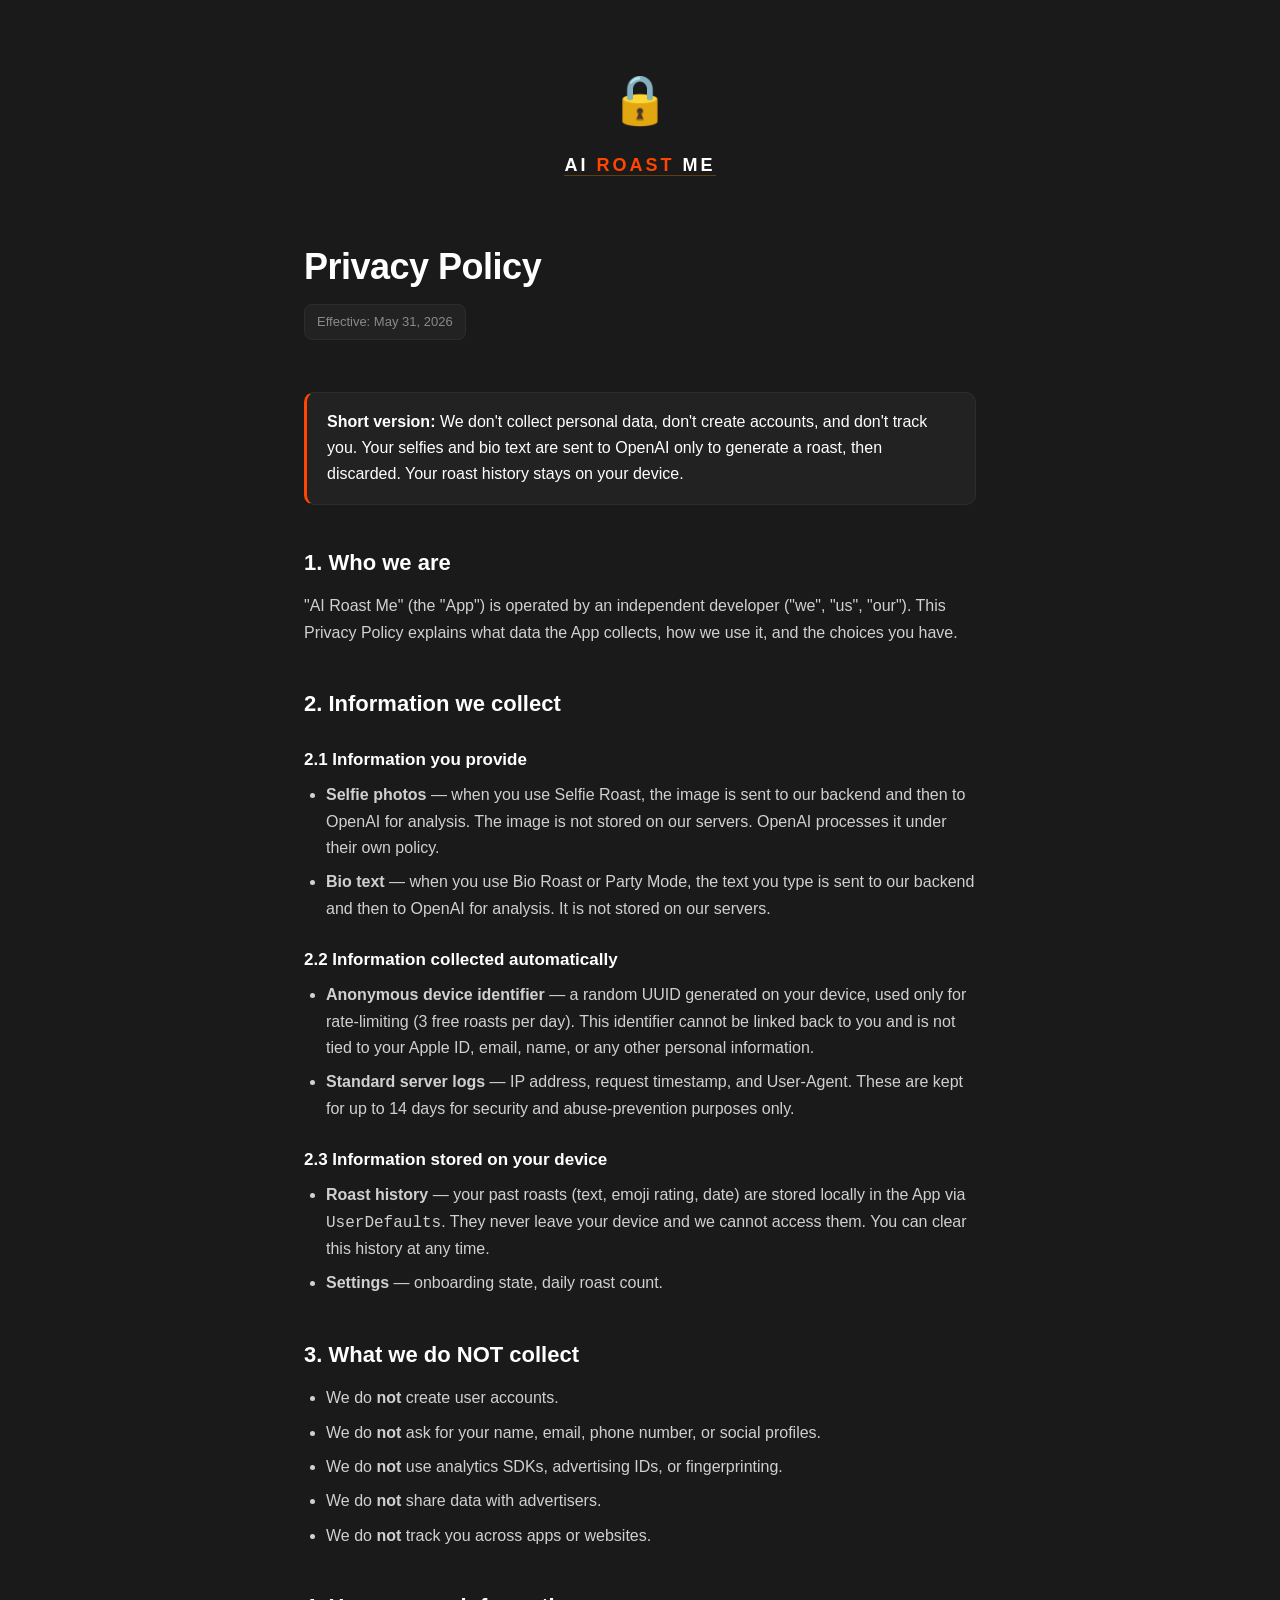
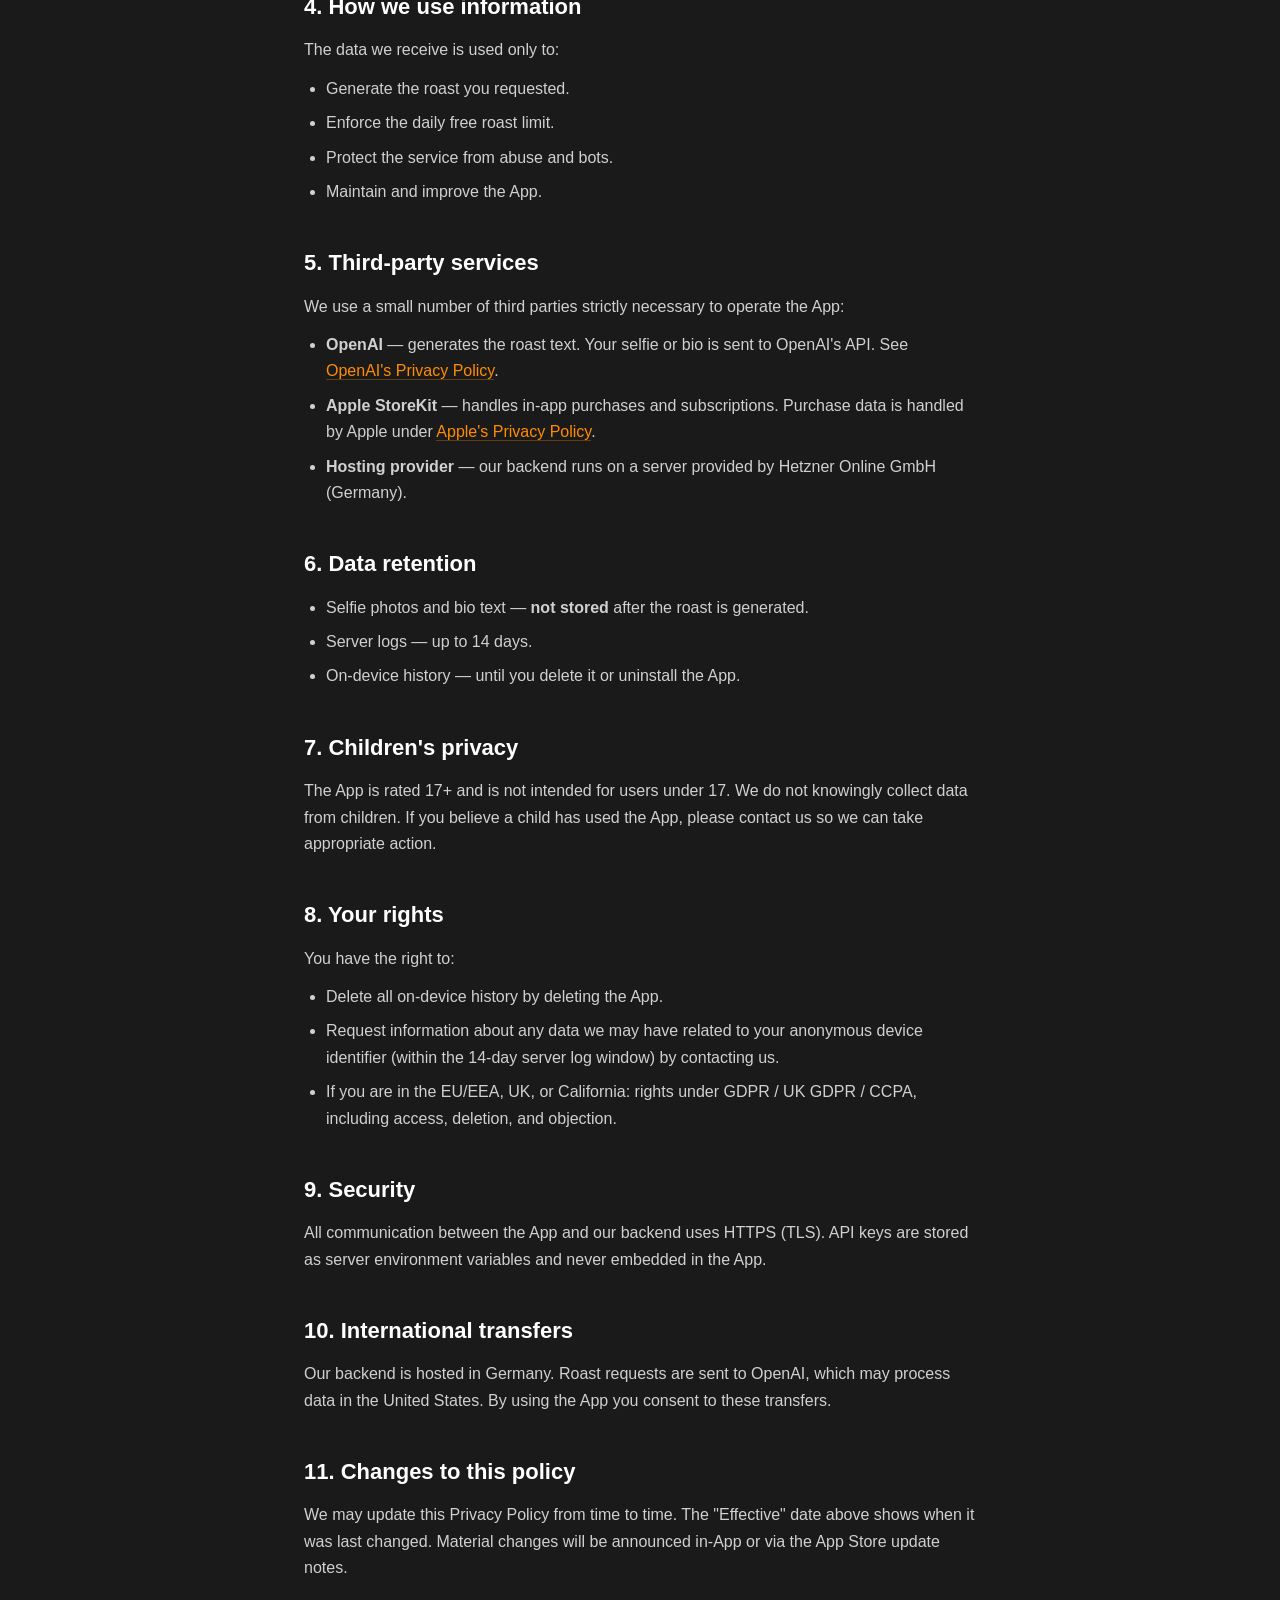
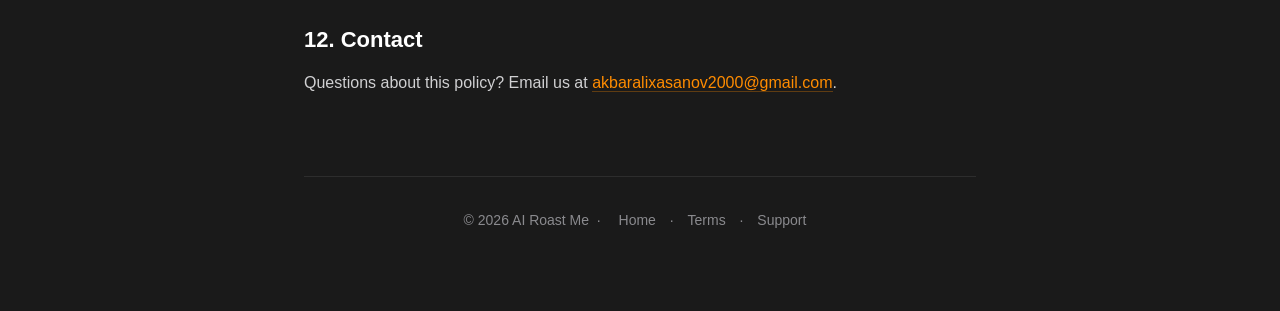
==== privacy.html @ 8858b17e "Initial site: privacy, terms, support" ====
<!DOCTYPE html>
<html lang="en">
<head>
  <meta charset="UTF-8">
  <meta name="viewport" content="width=device-width, initial-scale=1.0">
  <title>Privacy Policy — AI Roast Me</title>
  <link rel="stylesheet" href="_style.css">
</head>
<body>
  <div class="container">
    <header>
      <div class="logo">🔒</div>
      <a href="index.html" class="brand">AI <span class="accent">ROAST</span> ME</a>
    </header>

    <h1>Privacy Policy</h1>
    <div class="effective">Effective: May 31, 2026</div>

    <div class="callout">
      <p><strong>Short version:</strong> We don't collect personal data, don't create accounts, and don't track you. Your selfies and bio text are sent to OpenAI only to generate a roast, then discarded. Your roast history stays on your device.</p>
    </div>

    <h2>1. Who we are</h2>
    <p>
      "AI Roast Me" (the "App") is operated by an independent developer ("we", "us", "our"). This Privacy Policy explains what data the App collects, how we use it, and the choices you have.
    </p>

    <h2>2. Information we collect</h2>

    <h3>2.1 Information you provide</h3>
    <ul>
      <li><strong>Selfie photos</strong> — when you use Selfie Roast, the image is sent to our backend and then to OpenAI for analysis. The image is not stored on our servers. OpenAI processes it under their own policy.</li>
      <li><strong>Bio text</strong> — when you use Bio Roast or Party Mode, the text you type is sent to our backend and then to OpenAI for analysis. It is not stored on our servers.</li>
    </ul>

    <h3>2.2 Information collected automatically</h3>
    <ul>
      <li><strong>Anonymous device identifier</strong> — a random UUID generated on your device, used only for rate-limiting (3 free roasts per day). This identifier cannot be linked back to you and is not tied to your Apple ID, email, name, or any other personal information.</li>
      <li><strong>Standard server logs</strong> — IP address, request timestamp, and User-Agent. These are kept for up to 14 days for security and abuse-prevention purposes only.</li>
    </ul>

    <h3>2.3 Information stored on your device</h3>
    <ul>
      <li><strong>Roast history</strong> — your past roasts (text, emoji rating, date) are stored locally in the App via <code>UserDefaults</code>. They never leave your device and we cannot access them. You can clear this history at any time.</li>
      <li><strong>Settings</strong> — onboarding state, daily roast count.</li>
    </ul>

    <h2>3. What we do NOT collect</h2>
    <ul>
      <li>We do <strong>not</strong> create user accounts.</li>
      <li>We do <strong>not</strong> ask for your name, email, phone number, or social profiles.</li>
      <li>We do <strong>not</strong> use analytics SDKs, advertising IDs, or fingerprinting.</li>
      <li>We do <strong>not</strong> share data with advertisers.</li>
      <li>We do <strong>not</strong> track you across apps or websites.</li>
    </ul>

    <h2>4. How we use information</h2>
    <p>The data we receive is used only to:</p>
    <ul>
      <li>Generate the roast you requested.</li>
      <li>Enforce the daily free roast limit.</li>
      <li>Protect the service from abuse and bots.</li>
      <li>Maintain and improve the App.</li>
    </ul>

    <h2>5. Third-party services</h2>
    <p>We use a small number of third parties strictly necessary to operate the App:</p>
    <ul>
      <li><strong>OpenAI</strong> — generates the roast text. Your selfie or bio is sent to OpenAI's API. See <a href="https://openai.com/policies/privacy-policy" target="_blank" rel="noopener">OpenAI's Privacy Policy</a>.</li>
      <li><strong>Apple StoreKit</strong> — handles in-app purchases and subscriptions. Purchase data is handled by Apple under <a href="https://www.apple.com/legal/privacy/" target="_blank" rel="noopener">Apple's Privacy Policy</a>.</li>
      <li><strong>Hosting provider</strong> — our backend runs on a server provided by Hetzner Online GmbH (Germany).</li>
    </ul>

    <h2>6. Data retention</h2>
    <ul>
      <li>Selfie photos and bio text — <strong>not stored</strong> after the roast is generated.</li>
      <li>Server logs — up to 14 days.</li>
      <li>On-device history — until you delete it or uninstall the App.</li>
    </ul>

    <h2>7. Children's privacy</h2>
    <p>
      The App is rated 17+ and is not intended for users under 17. We do not knowingly collect data from children. If you believe a child has used the App, please contact us so we can take appropriate action.
    </p>

    <h2>8. Your rights</h2>
    <p>You have the right to:</p>
    <ul>
      <li>Delete all on-device history by deleting the App.</li>
      <li>Request information about any data we may have related to your anonymous device identifier (within the 14-day server log window) by contacting us.</li>
      <li>If you are in the EU/EEA, UK, or California: rights under GDPR / UK GDPR / CCPA, including access, deletion, and objection.</li>
    </ul>

    <h2>9. Security</h2>
    <p>
      All communication between the App and our backend uses HTTPS (TLS). API keys are stored as server environment variables and never embedded in the App.
    </p>

    <h2>10. International transfers</h2>
    <p>
      Our backend is hosted in Germany. Roast requests are sent to OpenAI, which may process data in the United States. By using the App you consent to these transfers.
    </p>

    <h2>11. Changes to this policy</h2>
    <p>
      We may update this Privacy Policy from time to time. The "Effective" date above shows when it was last changed. Material changes will be announced in-App or via the App Store update notes.
    </p>

    <h2>12. Contact</h2>
    <p>
      Questions about this policy? Email us at <a href="mailto:akbaralixasanov2000@gmail.com">akbaralixasanov2000@gmail.com</a>.
    </p>

    <footer>
      © 2026 AI Roast Me &nbsp;·&nbsp;
      <a href="index.html">Home</a> ·
      <a href="terms.html">Terms</a> ·
      <a href="support.html">Support</a>
    </footer>
  </div>
</body>
</html>
---- _style.css ----
:root {
  --bg: #1A1A1A;
  --card: #222222;
  --border: #2D2D2D;
  --text: #FFFFFF;
  --text-secondary: #8A8A8E;
  --accent: #FF4500;
  --link: #FF8C00;
}

* { box-sizing: border-box; margin: 0; padding: 0; }

html { scroll-behavior: smooth; }

body {
  font-family: -apple-system, BlinkMacSystemFont, 'SF Pro Display', 'Segoe UI', Roboto, sans-serif;
  background: var(--bg);
  color: var(--text);
  line-height: 1.65;
  -webkit-font-smoothing: antialiased;
  padding: 0;
}

.container {
  max-width: 720px;
  margin: 0 auto;
  padding: 60px 24px 80px;
}

header {
  text-align: center;
  margin-bottom: 56px;
}

.logo {
  font-size: 48px;
  margin-bottom: 12px;
}

.brand {
  font-size: 18px;
  font-weight: 800;
  letter-spacing: 3px;
  color: var(--text);
  text-transform: uppercase;
  text-decoration: none;
}

.brand .accent { color: var(--accent); }

h1 {
  font-size: 36px;
  font-weight: 800;
  margin: 40px 0 8px;
  letter-spacing: -0.5px;
}

h2 {
  font-size: 22px;
  font-weight: 700;
  margin: 40px 0 12px;
  color: var(--text);
}

h3 {
  font-size: 17px;
  font-weight: 600;
  margin: 24px 0 8px;
  color: var(--text);
}

p, li {
  font-size: 16px;
  color: #D0D0D2;
  margin-bottom: 12px;
}

ul, ol {
  padding-left: 22px;
  margin-bottom: 16px;
}

li { margin-bottom: 8px; }

a {
  color: var(--link);
  text-decoration: none;
  border-bottom: 1px solid rgba(255, 140, 0, 0.3);
  transition: border-color .15s;
}

a:hover { border-color: var(--link); }

.effective {
  display: inline-block;
  padding: 6px 12px;
  background: var(--card);
  border: 1px solid var(--border);
  border-radius: 8px;
  font-size: 13px;
  color: var(--text-secondary);
  margin-bottom: 32px;
}

.callout {
  background: var(--card);
  border: 1px solid var(--border);
  border-left: 3px solid var(--accent);
  border-radius: 10px;
  padding: 16px 20px;
  margin: 20px 0;
}

.callout p { margin: 0; color: var(--text); }

footer {
  margin-top: 80px;
  padding-top: 32px;
  border-top: 1px solid var(--border);
  text-align: center;
  font-size: 14px;
  color: var(--text-secondary);
}

footer a {
  color: var(--text-secondary);
  border: none;
  margin: 0 10px;
}

footer a:hover { color: var(--link); }

.home-grid {
  display: grid;
  grid-template-columns: 1fr;
  gap: 14px;
  margin-top: 40px;
}

@media (min-width: 640px) {
  .home-grid { grid-template-columns: 1fr 1fr 1fr; }
}

.card {
  display: block;
  background: var(--card);
  border: 1px solid var(--border);
  border-radius: 16px;
  padding: 24px;
  color: var(--text);
  text-decoration: none;
  border-bottom: 1px solid var(--border);
  transition: transform .15s, border-color .15s;
}

.card:hover {
  transform: translateY(-2px);
  border-color: var(--accent);
}

.card .icon {
  font-size: 28px;
  margin-bottom: 10px;
}

.card .title {
  font-size: 17px;
  font-weight: 700;
  margin-bottom: 4px;
}

.card .sub {
  font-size: 13px;
  color: var(--text-secondary);
}
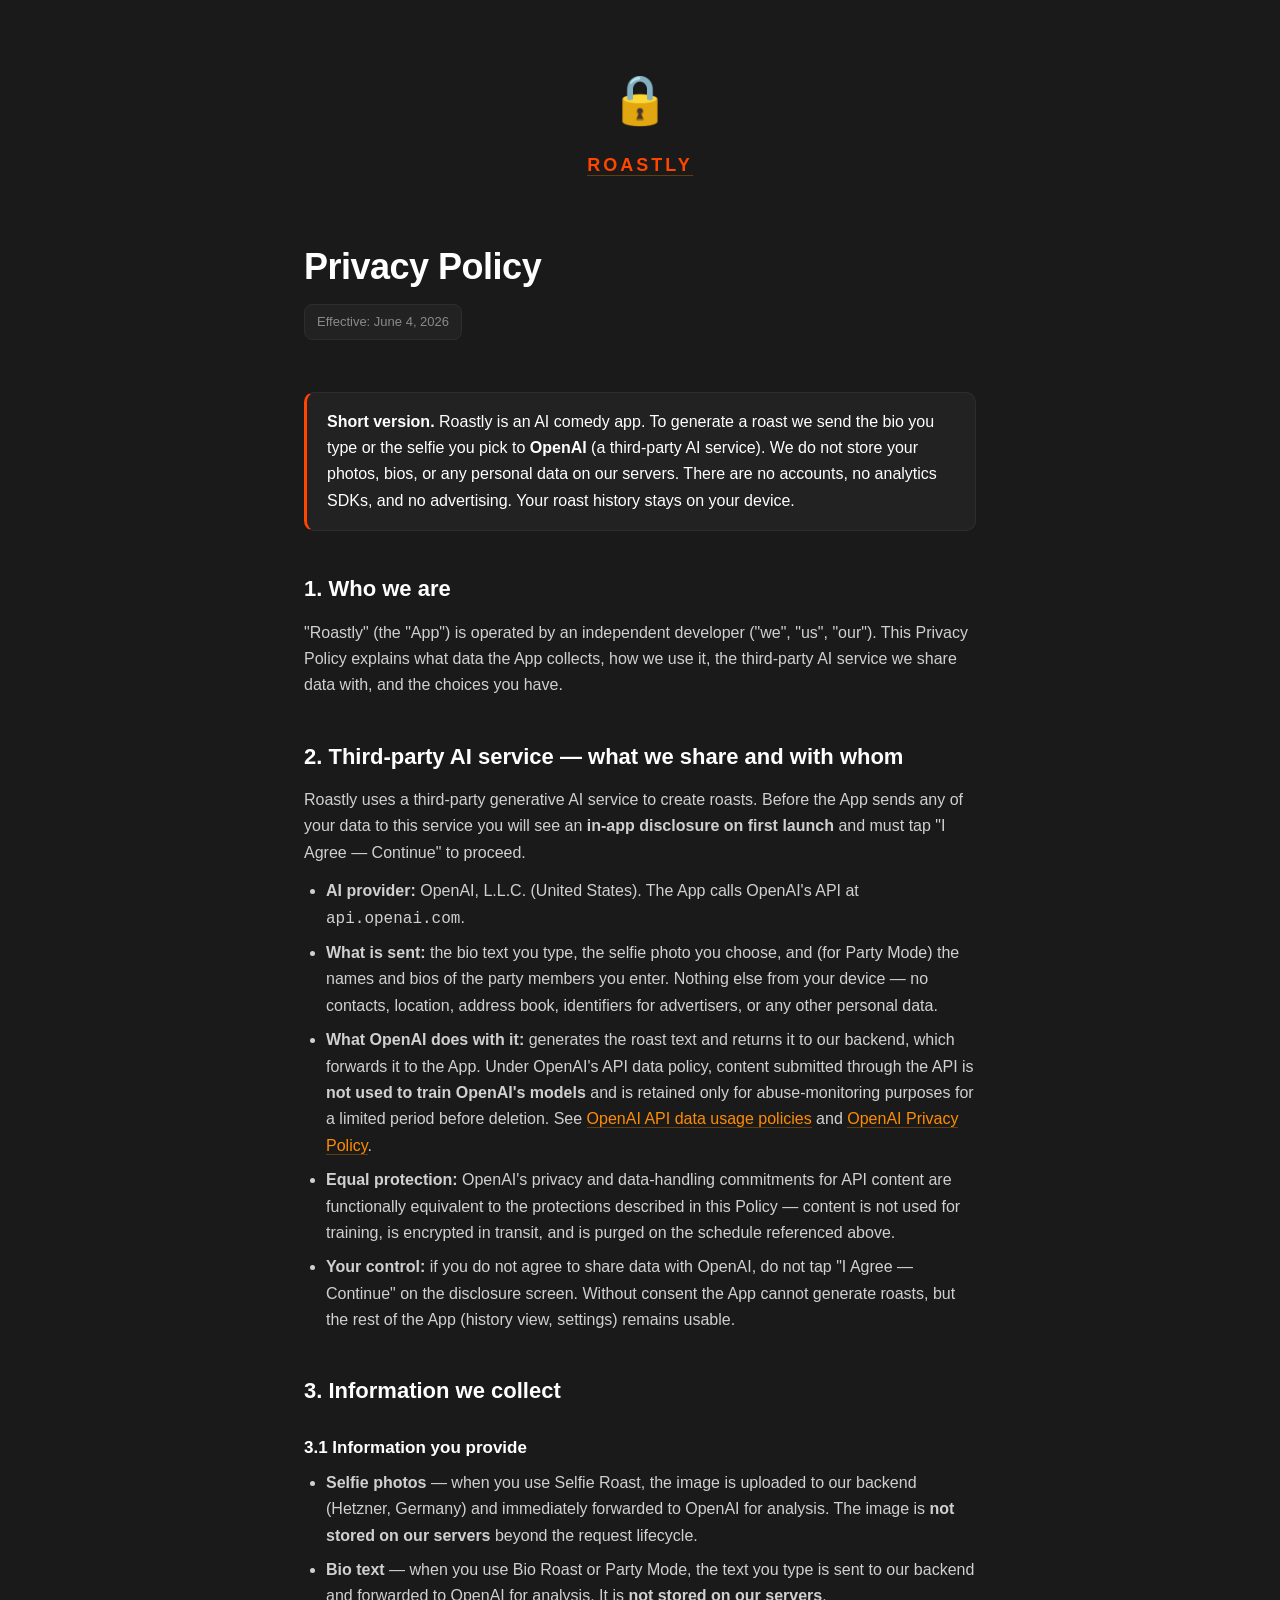
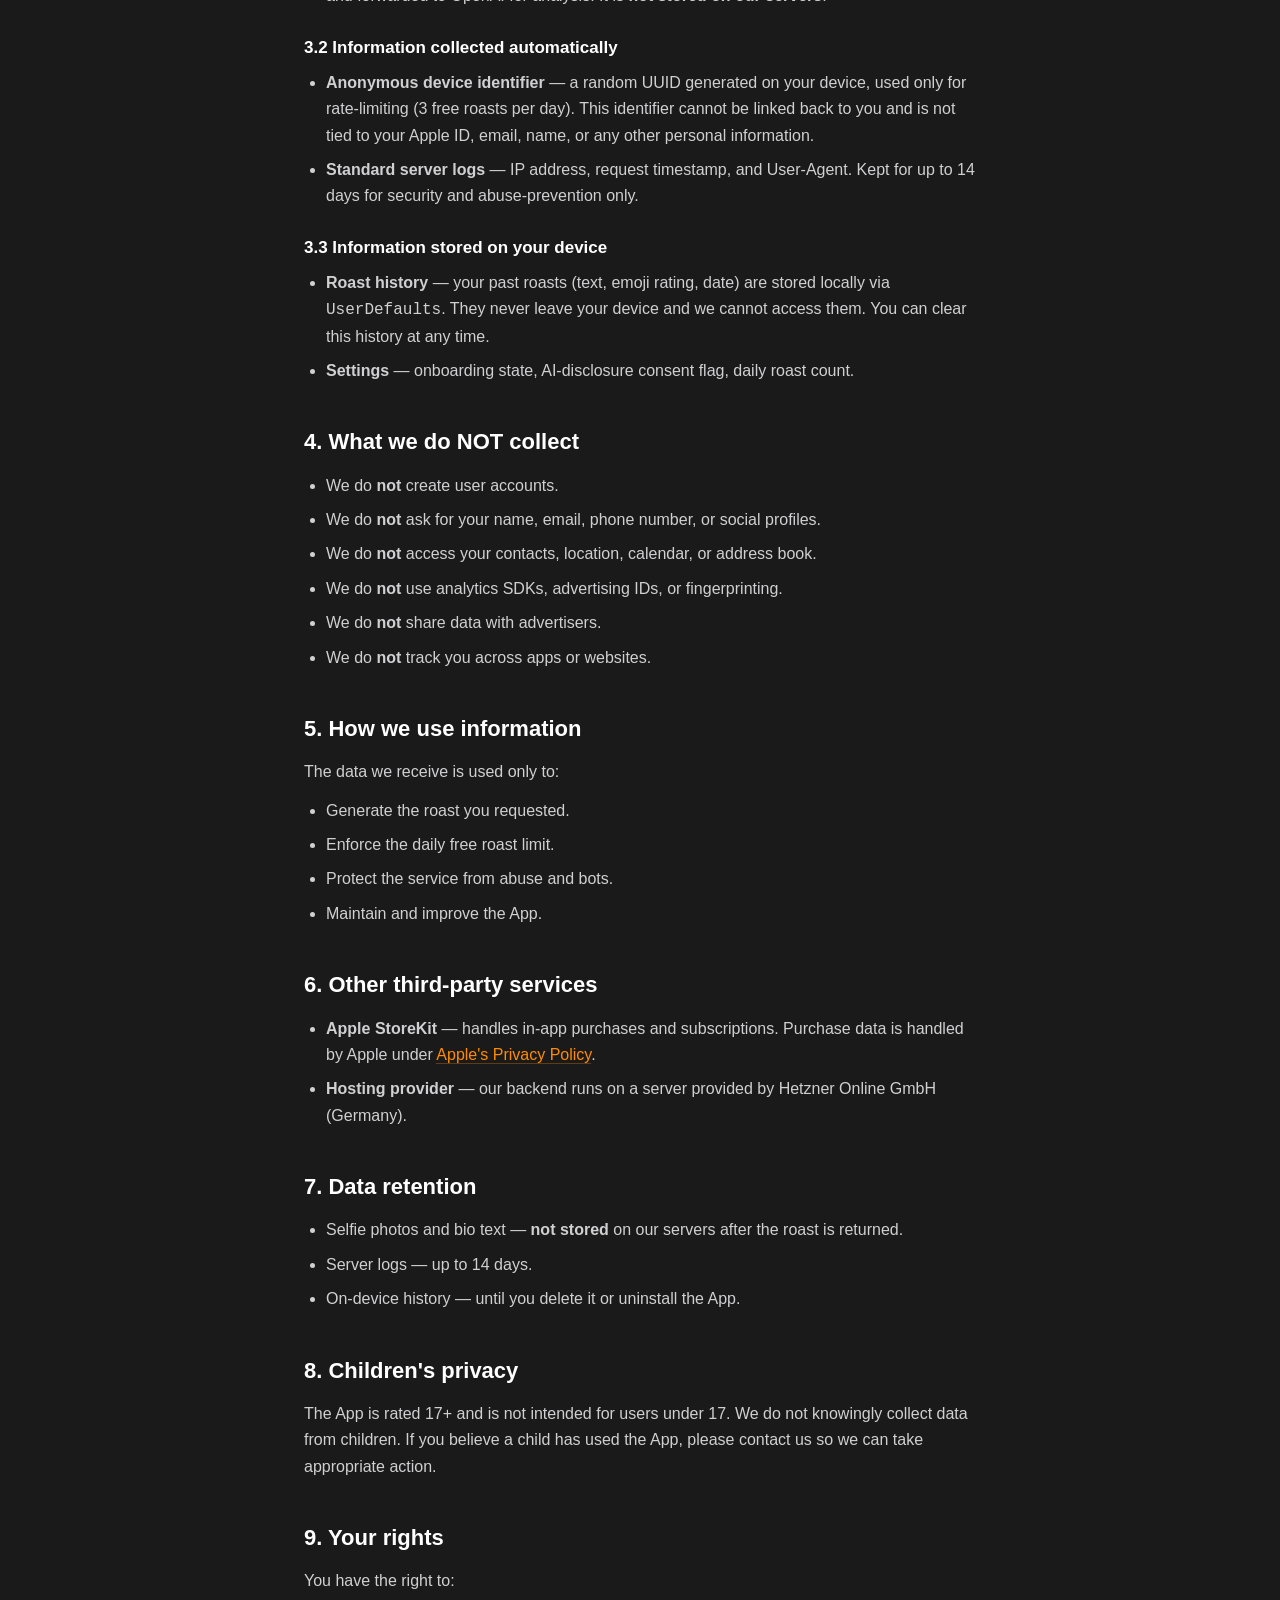
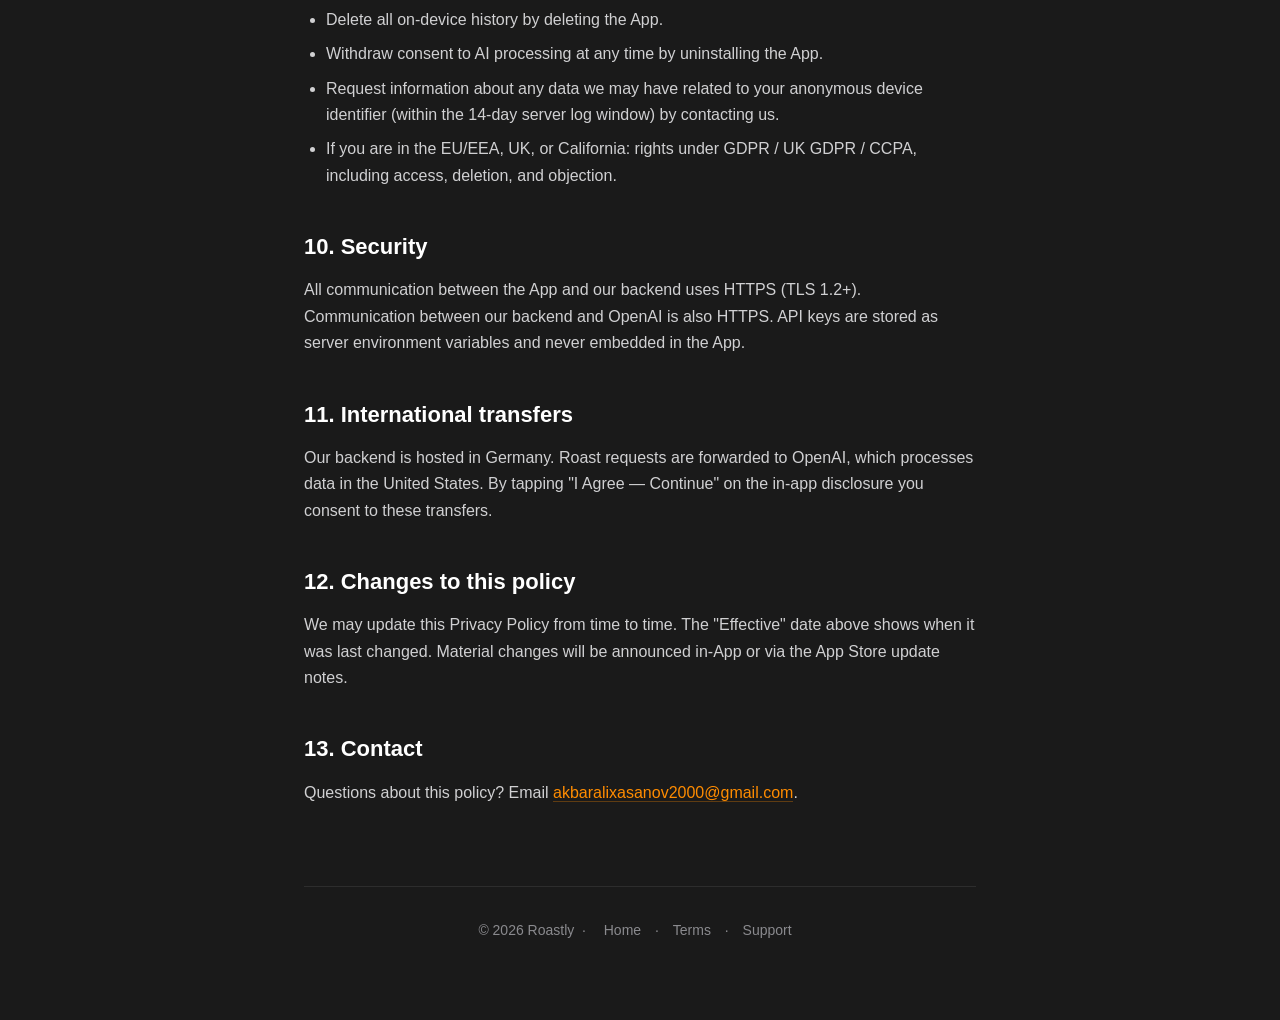
==== commit 96292108: "Rebrand to Roastly + Apple Guideline 5.1.1(i) AI disclosure - Rename "AI Roast Me" → "Roastly" acros" ====
--- a/privacy.html
+++ b/privacy.html
@@ -3,58 +3,71 @@
 <head>
   <meta charset="UTF-8">
   <meta name="viewport" content="width=device-width, initial-scale=1.0">
-  <title>Privacy Policy — AI Roast Me</title>
+  <title>Privacy Policy — Roastly</title>
   <link rel="stylesheet" href="_style.css">
 </head>
 <body>
   <div class="container">
     <header>
       <div class="logo">🔒</div>
-      <a href="index.html" class="brand">AI <span class="accent">ROAST</span> ME</a>
+      <a href="index.html" class="brand"><span class="accent">ROASTLY</span></a>
     </header>
 
     <h1>Privacy Policy</h1>
-    <div class="effective">Effective: May 31, 2026</div>
+    <div class="effective">Effective: June 4, 2026</div>
 
     <div class="callout">
-      <p><strong>Short version:</strong> We don't collect personal data, don't create accounts, and don't track you. Your selfies and bio text are sent to OpenAI only to generate a roast, then discarded. Your roast history stays on your device.</p>
+      <p><strong>Short version.</strong> Roastly is an AI comedy app. To generate a roast we send the bio you type or the selfie you pick to <strong>OpenAI</strong> (a third-party AI service). We do not store your photos, bios, or any personal data on our servers. There are no accounts, no analytics SDKs, and no advertising. Your roast history stays on your device.</p>
     </div>
 
     <h2>1. Who we are</h2>
     <p>
-      "AI Roast Me" (the "App") is operated by an independent developer ("we", "us", "our"). This Privacy Policy explains what data the App collects, how we use it, and the choices you have.
+      "Roastly" (the "App") is operated by an independent developer ("we", "us", "our"). This Privacy Policy explains what data the App collects, how we use it, the third-party AI service we share data with, and the choices you have.
     </p>
 
-    <h2>2. Information we collect</h2>
-
-    <h3>2.1 Information you provide</h3>
+    <h2>2. Third-party AI service — what we share and with whom</h2>
+    <p>
+      Roastly uses a third-party generative AI service to create roasts. Before the App sends any of your data to this service you will see an <strong>in-app disclosure on first launch</strong> and must tap "I Agree — Continue" to proceed.
+    </p>
     <ul>
-      <li><strong>Selfie photos</strong> — when you use Selfie Roast, the image is sent to our backend and then to OpenAI for analysis. The image is not stored on our servers. OpenAI processes it under their own policy.</li>
-      <li><strong>Bio text</strong> — when you use Bio Roast or Party Mode, the text you type is sent to our backend and then to OpenAI for analysis. It is not stored on our servers.</li>
+      <li><strong>AI provider:</strong> OpenAI, L.L.C. (United States). The App calls OpenAI's API at <code>api.openai.com</code>.</li>
+      <li><strong>What is sent:</strong> the bio text you type, the selfie photo you choose, and (for Party Mode) the names and bios of the party members you enter. Nothing else from your device — no contacts, location, address book, identifiers for advertisers, or any other personal data.</li>
+      <li><strong>What OpenAI does with it:</strong> generates the roast text and returns it to our backend, which forwards it to the App. Under OpenAI's API data policy, content submitted through the API is <strong>not used to train OpenAI's models</strong> and is retained only for abuse-monitoring purposes for a limited period before deletion. See <a href="https://openai.com/policies/api-data-usage-policies" target="_blank" rel="noopener">OpenAI API data usage policies</a> and <a href="https://openai.com/policies/privacy-policy" target="_blank" rel="noopener">OpenAI Privacy Policy</a>.</li>
+      <li><strong>Equal protection:</strong> OpenAI's privacy and data-handling commitments for API content are functionally equivalent to the protections described in this Policy — content is not used for training, is encrypted in transit, and is purged on the schedule referenced above.</li>
+      <li><strong>Your control:</strong> if you do not agree to share data with OpenAI, do not tap "I Agree — Continue" on the disclosure screen. Without consent the App cannot generate roasts, but the rest of the App (history view, settings) remains usable.</li>
     </ul>
 
-    <h3>2.2 Information collected automatically</h3>
+    <h2>3. Information we collect</h2>
+
+    <h3>3.1 Information you provide</h3>
+    <ul>
+      <li><strong>Selfie photos</strong> — when you use Selfie Roast, the image is uploaded to our backend (Hetzner, Germany) and immediately forwarded to OpenAI for analysis. The image is <strong>not stored on our servers</strong> beyond the request lifecycle.</li>
+      <li><strong>Bio text</strong> — when you use Bio Roast or Party Mode, the text you type is sent to our backend and forwarded to OpenAI for analysis. It is <strong>not stored on our servers</strong>.</li>
+    </ul>
+
+    <h3>3.2 Information collected automatically</h3>
     <ul>
       <li><strong>Anonymous device identifier</strong> — a random UUID generated on your device, used only for rate-limiting (3 free roasts per day). This identifier cannot be linked back to you and is not tied to your Apple ID, email, name, or any other personal information.</li>
-      <li><strong>Standard server logs</strong> — IP address, request timestamp, and User-Agent. These are kept for up to 14 days for security and abuse-prevention purposes only.</li>
+      <li><strong>Standard server logs</strong> — IP address, request timestamp, and User-Agent. Kept for up to 14 days for security and abuse-prevention only.</li>
     </ul>
 
-    <h3>2.3 Information stored on your device</h3>
+    <h3>3.3 Information stored on your device</h3>
     <ul>
-      <li><strong>Roast history</strong> — your past roasts (text, emoji rating, date) are stored locally in the App via <code>UserDefaults</code>. They never leave your device and we cannot access them. You can clear this history at any time.</li>
-      <li><strong>Settings</strong> — onboarding state, daily roast count.</li>
+      <li><strong>Roast history</strong> — your past roasts (text, emoji rating, date) are stored locally via <code>UserDefaults</code>. They never leave your device and we cannot access them. You can clear this history at any time.</li>
+      <li><strong>Settings</strong> — onboarding state, AI-disclosure consent flag, daily roast count.</li>
     </ul>
 
-    <h2>3. What we do NOT collect</h2>
+    <h2>4. What we do NOT collect</h2>
     <ul>
       <li>We do <strong>not</strong> create user accounts.</li>
       <li>We do <strong>not</strong> ask for your name, email, phone number, or social profiles.</li>
+      <li>We do <strong>not</strong> access your contacts, location, calendar, or address book.</li>
       <li>We do <strong>not</strong> use analytics SDKs, advertising IDs, or fingerprinting.</li>
       <li>We do <strong>not</strong> share data with advertisers.</li>
       <li>We do <strong>not</strong> track you across apps or websites.</li>
     </ul>
 
-    <h2>4. How we use information</h2>
+    <h2>5. How we use information</h2>
     <p>The data we receive is used only to:</p>
     <ul>
       <li>Generate the roast you requested.</li>
@@ -63,56 +76,55 @@
       <li>Maintain and improve the App.</li>
     </ul>
 
-    <h2>5. Third-party services</h2>
-    <p>We use a small number of third parties strictly necessary to operate the App:</p>
+    <h2>6. Other third-party services</h2>
     <ul>
-      <li><strong>OpenAI</strong> — generates the roast text. Your selfie or bio is sent to OpenAI's API. See <a href="https://openai.com/policies/privacy-policy" target="_blank" rel="noopener">OpenAI's Privacy Policy</a>.</li>
       <li><strong>Apple StoreKit</strong> — handles in-app purchases and subscriptions. Purchase data is handled by Apple under <a href="https://www.apple.com/legal/privacy/" target="_blank" rel="noopener">Apple's Privacy Policy</a>.</li>
       <li><strong>Hosting provider</strong> — our backend runs on a server provided by Hetzner Online GmbH (Germany).</li>
     </ul>
 
-    <h2>6. Data retention</h2>
+    <h2>7. Data retention</h2>
     <ul>
-      <li>Selfie photos and bio text — <strong>not stored</strong> after the roast is generated.</li>
+      <li>Selfie photos and bio text — <strong>not stored</strong> on our servers after the roast is returned.</li>
       <li>Server logs — up to 14 days.</li>
       <li>On-device history — until you delete it or uninstall the App.</li>
     </ul>
 
-    <h2>7. Children's privacy</h2>
+    <h2>8. Children's privacy</h2>
     <p>
       The App is rated 17+ and is not intended for users under 17. We do not knowingly collect data from children. If you believe a child has used the App, please contact us so we can take appropriate action.
     </p>
 
-    <h2>8. Your rights</h2>
+    <h2>9. Your rights</h2>
     <p>You have the right to:</p>
     <ul>
       <li>Delete all on-device history by deleting the App.</li>
+      <li>Withdraw consent to AI processing at any time by uninstalling the App.</li>
       <li>Request information about any data we may have related to your anonymous device identifier (within the 14-day server log window) by contacting us.</li>
       <li>If you are in the EU/EEA, UK, or California: rights under GDPR / UK GDPR / CCPA, including access, deletion, and objection.</li>
     </ul>
 
-    <h2>9. Security</h2>
+    <h2>10. Security</h2>
     <p>
-      All communication between the App and our backend uses HTTPS (TLS). API keys are stored as server environment variables and never embedded in the App.
+      All communication between the App and our backend uses HTTPS (TLS 1.2+). Communication between our backend and OpenAI is also HTTPS. API keys are stored as server environment variables and never embedded in the App.
     </p>
 
-    <h2>10. International transfers</h2>
+    <h2>11. International transfers</h2>
     <p>
-      Our backend is hosted in Germany. Roast requests are sent to OpenAI, which may process data in the United States. By using the App you consent to these transfers.
+      Our backend is hosted in Germany. Roast requests are forwarded to OpenAI, which processes data in the United States. By tapping "I Agree — Continue" on the in-app disclosure you consent to these transfers.
     </p>
 
-    <h2>11. Changes to this policy</h2>
+    <h2>12. Changes to this policy</h2>
     <p>
       We may update this Privacy Policy from time to time. The "Effective" date above shows when it was last changed. Material changes will be announced in-App or via the App Store update notes.
     </p>
 
-    <h2>12. Contact</h2>
+    <h2>13. Contact</h2>
     <p>
-      Questions about this policy? Email us at <a href="mailto:akbaralixasanov2000@gmail.com">akbaralixasanov2000@gmail.com</a>.
+      Questions about this policy? Email <a href="mailto:akbaralixasanov2000@gmail.com">akbaralixasanov2000@gmail.com</a>.
     </p>
 
     <footer>
-      © 2026 AI Roast Me &nbsp;·&nbsp;
+      © 2026 Roastly &nbsp;·&nbsp;
       <a href="index.html">Home</a> ·
       <a href="terms.html">Terms</a> ·
       <a href="support.html">Support</a>
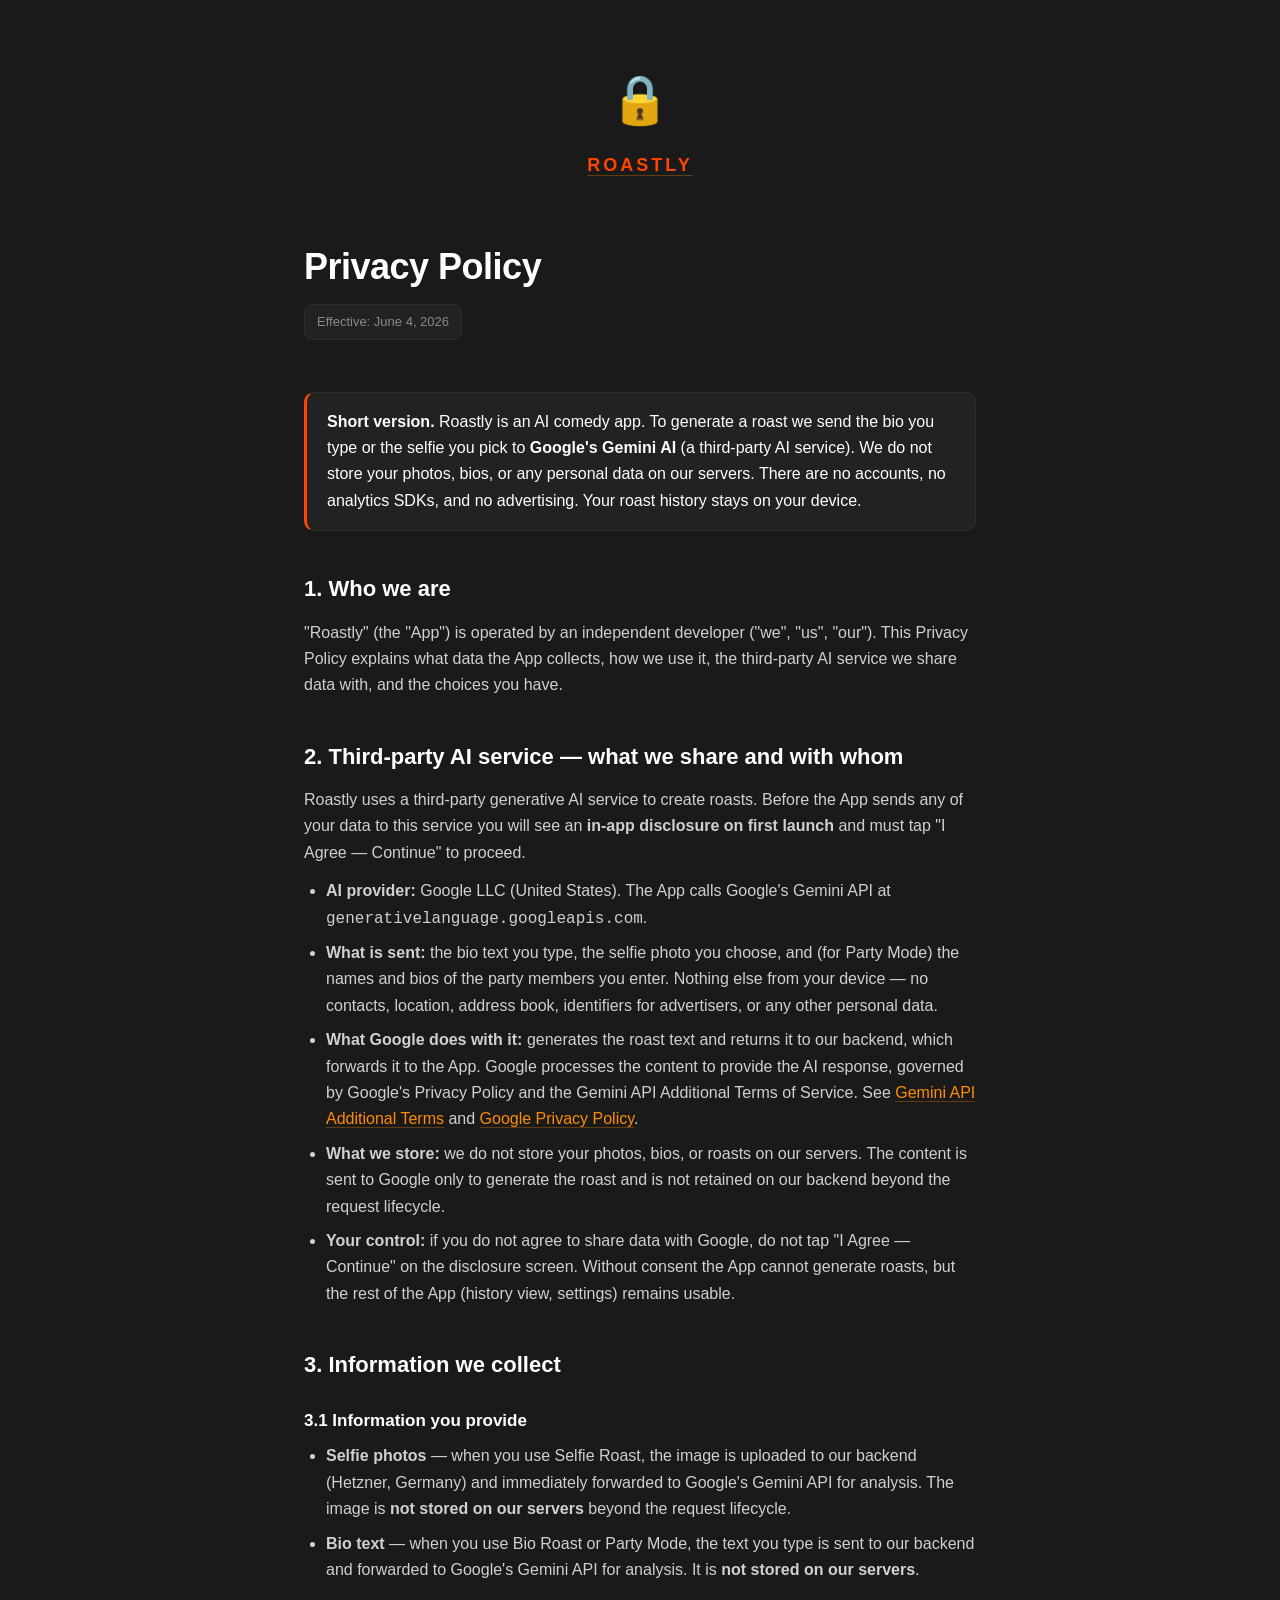
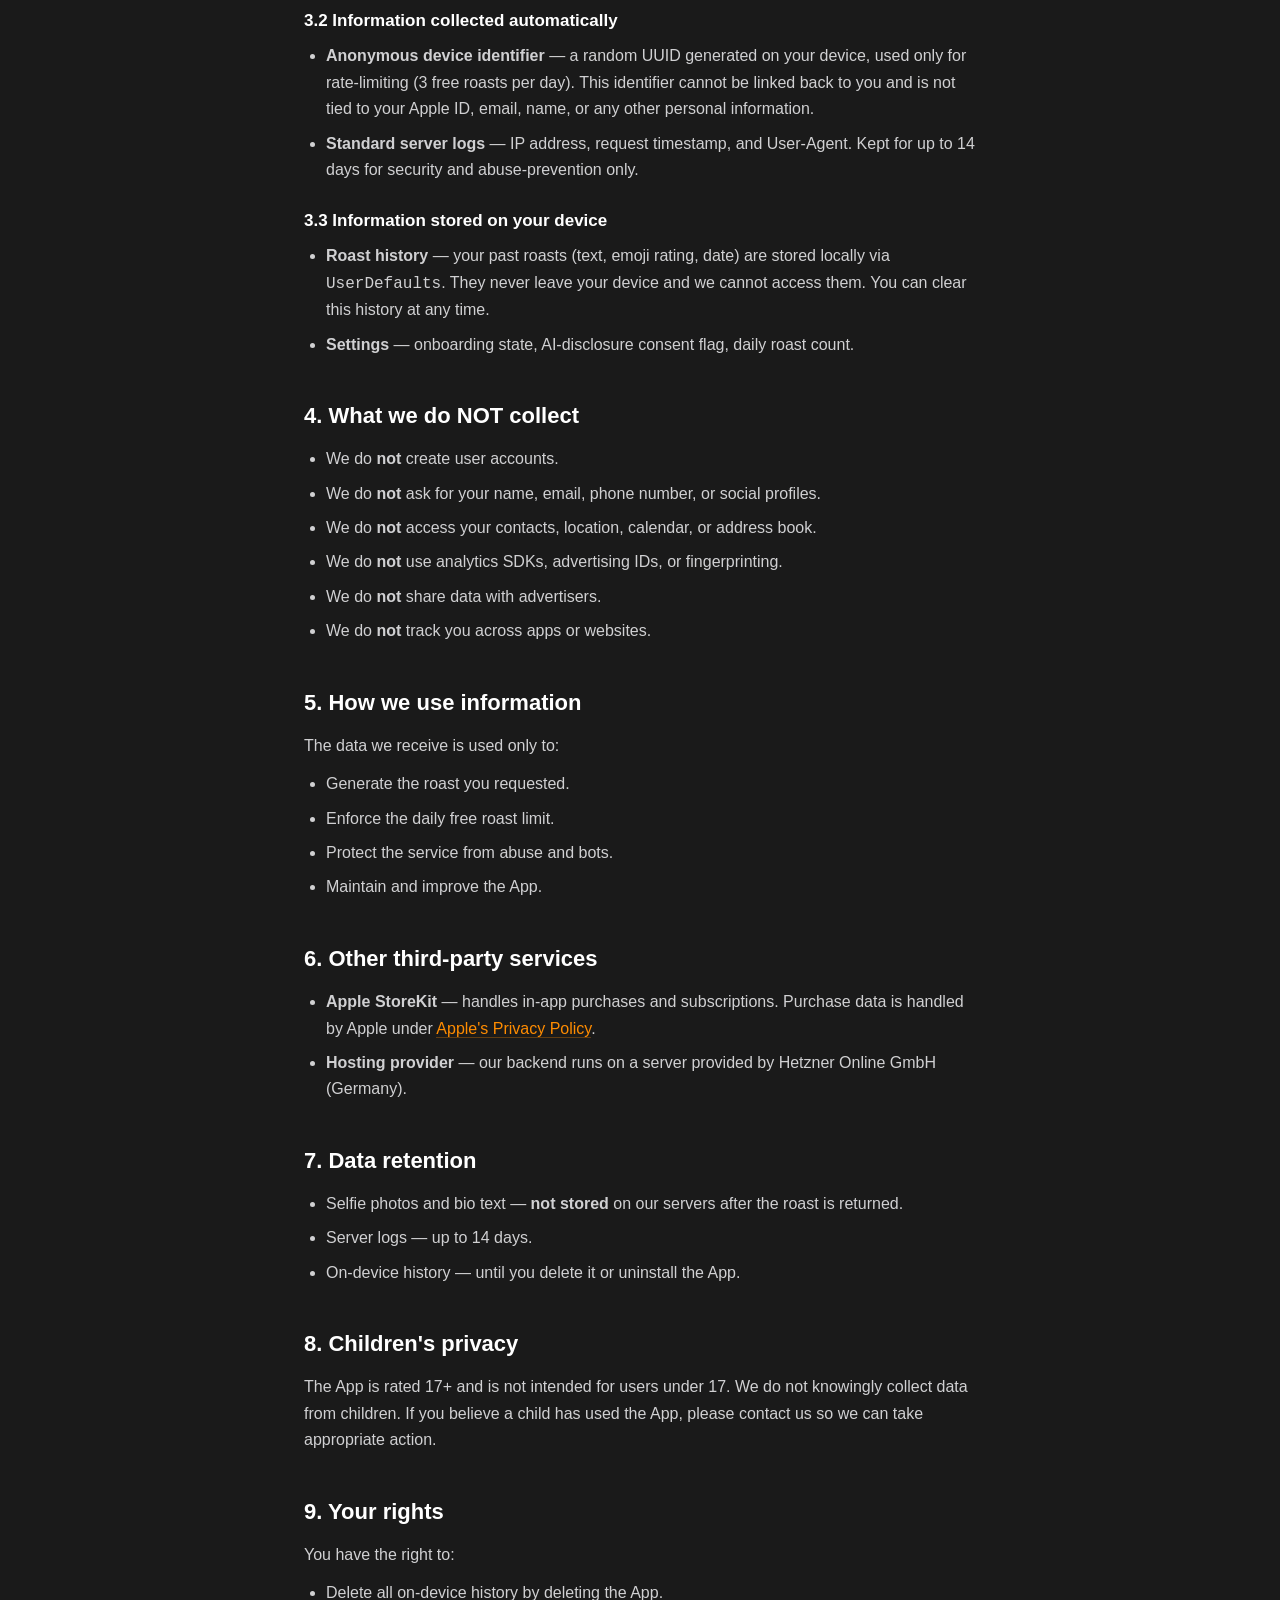
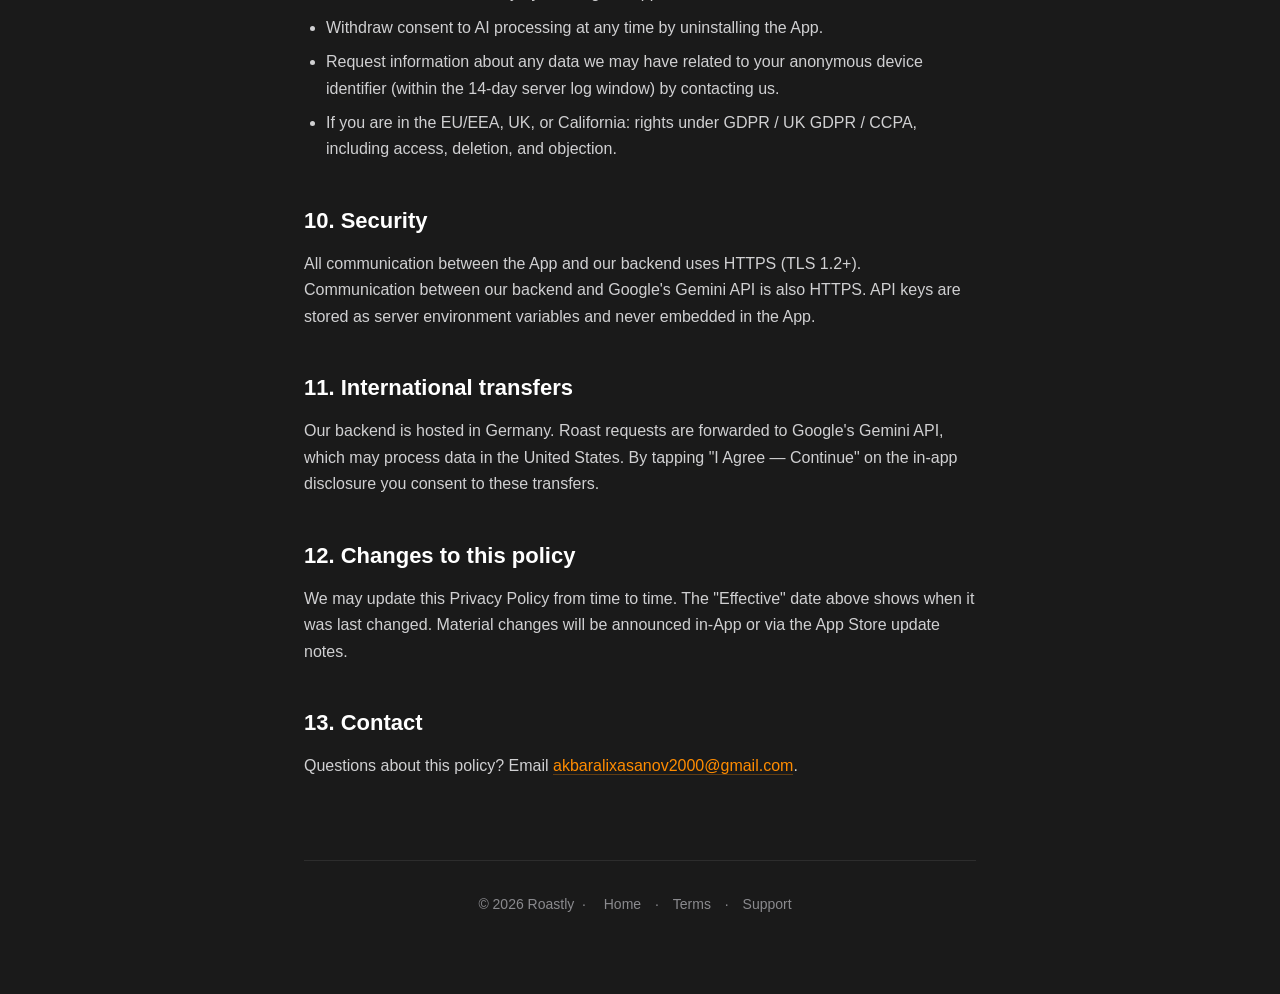
==== commit 404aca44: "Switch AI provider OpenAI -> Google Gemini in privacy & support" ====
--- a/privacy.html
+++ b/privacy.html
@@ -17,7 +17,7 @@
     <div class="effective">Effective: June 4, 2026</div>
 
     <div class="callout">
-      <p><strong>Short version.</strong> Roastly is an AI comedy app. To generate a roast we send the bio you type or the selfie you pick to <strong>OpenAI</strong> (a third-party AI service). We do not store your photos, bios, or any personal data on our servers. There are no accounts, no analytics SDKs, and no advertising. Your roast history stays on your device.</p>
+      <p><strong>Short version.</strong> Roastly is an AI comedy app. To generate a roast we send the bio you type or the selfie you pick to <strong>Google's Gemini AI</strong> (a third-party AI service). We do not store your photos, bios, or any personal data on our servers. There are no accounts, no analytics SDKs, and no advertising. Your roast history stays on your device.</p>
     </div>
 
     <h2>1. Who we are</h2>
@@ -30,19 +30,19 @@
       Roastly uses a third-party generative AI service to create roasts. Before the App sends any of your data to this service you will see an <strong>in-app disclosure on first launch</strong> and must tap "I Agree — Continue" to proceed.
     </p>
     <ul>
-      <li><strong>AI provider:</strong> OpenAI, L.L.C. (United States). The App calls OpenAI's API at <code>api.openai.com</code>.</li>
+      <li><strong>AI provider:</strong> Google LLC (United States). The App calls Google's Gemini API at <code>generativelanguage.googleapis.com</code>.</li>
       <li><strong>What is sent:</strong> the bio text you type, the selfie photo you choose, and (for Party Mode) the names and bios of the party members you enter. Nothing else from your device — no contacts, location, address book, identifiers for advertisers, or any other personal data.</li>
-      <li><strong>What OpenAI does with it:</strong> generates the roast text and returns it to our backend, which forwards it to the App. Under OpenAI's API data policy, content submitted through the API is <strong>not used to train OpenAI's models</strong> and is retained only for abuse-monitoring purposes for a limited period before deletion. See <a href="https://openai.com/policies/api-data-usage-policies" target="_blank" rel="noopener">OpenAI API data usage policies</a> and <a href="https://openai.com/policies/privacy-policy" target="_blank" rel="noopener">OpenAI Privacy Policy</a>.</li>
-      <li><strong>Equal protection:</strong> OpenAI's privacy and data-handling commitments for API content are functionally equivalent to the protections described in this Policy — content is not used for training, is encrypted in transit, and is purged on the schedule referenced above.</li>
-      <li><strong>Your control:</strong> if you do not agree to share data with OpenAI, do not tap "I Agree — Continue" on the disclosure screen. Without consent the App cannot generate roasts, but the rest of the App (history view, settings) remains usable.</li>
+      <li><strong>What Google does with it:</strong> generates the roast text and returns it to our backend, which forwards it to the App. Google processes the content to provide the AI response, governed by Google's Privacy Policy and the Gemini API Additional Terms of Service. See <a href="https://ai.google.dev/gemini-api/terms" target="_blank" rel="noopener">Gemini API Additional Terms</a> and <a href="https://policies.google.com/privacy" target="_blank" rel="noopener">Google Privacy Policy</a>.</li>
+      <li><strong>What we store:</strong> we do not store your photos, bios, or roasts on our servers. The content is sent to Google only to generate the roast and is not retained on our backend beyond the request lifecycle.</li>
+      <li><strong>Your control:</strong> if you do not agree to share data with Google, do not tap "I Agree — Continue" on the disclosure screen. Without consent the App cannot generate roasts, but the rest of the App (history view, settings) remains usable.</li>
     </ul>
 
     <h2>3. Information we collect</h2>
 
     <h3>3.1 Information you provide</h3>
     <ul>
-      <li><strong>Selfie photos</strong> — when you use Selfie Roast, the image is uploaded to our backend (Hetzner, Germany) and immediately forwarded to OpenAI for analysis. The image is <strong>not stored on our servers</strong> beyond the request lifecycle.</li>
-      <li><strong>Bio text</strong> — when you use Bio Roast or Party Mode, the text you type is sent to our backend and forwarded to OpenAI for analysis. It is <strong>not stored on our servers</strong>.</li>
+      <li><strong>Selfie photos</strong> — when you use Selfie Roast, the image is uploaded to our backend (Hetzner, Germany) and immediately forwarded to Google's Gemini API for analysis. The image is <strong>not stored on our servers</strong> beyond the request lifecycle.</li>
+      <li><strong>Bio text</strong> — when you use Bio Roast or Party Mode, the text you type is sent to our backend and forwarded to Google's Gemini API for analysis. It is <strong>not stored on our servers</strong>.</li>
     </ul>
 
     <h3>3.2 Information collected automatically</h3>
@@ -105,12 +105,12 @@
 
     <h2>10. Security</h2>
     <p>
-      All communication between the App and our backend uses HTTPS (TLS 1.2+). Communication between our backend and OpenAI is also HTTPS. API keys are stored as server environment variables and never embedded in the App.
+      All communication between the App and our backend uses HTTPS (TLS 1.2+). Communication between our backend and Google's Gemini API is also HTTPS. API keys are stored as server environment variables and never embedded in the App.
     </p>
 
     <h2>11. International transfers</h2>
     <p>
-      Our backend is hosted in Germany. Roast requests are forwarded to OpenAI, which processes data in the United States. By tapping "I Agree — Continue" on the in-app disclosure you consent to these transfers.
+      Our backend is hosted in Germany. Roast requests are forwarded to Google's Gemini API, which may process data in the United States. By tapping "I Agree — Continue" on the in-app disclosure you consent to these transfers.
     </p>
 
     <h2>12. Changes to this policy</h2>
